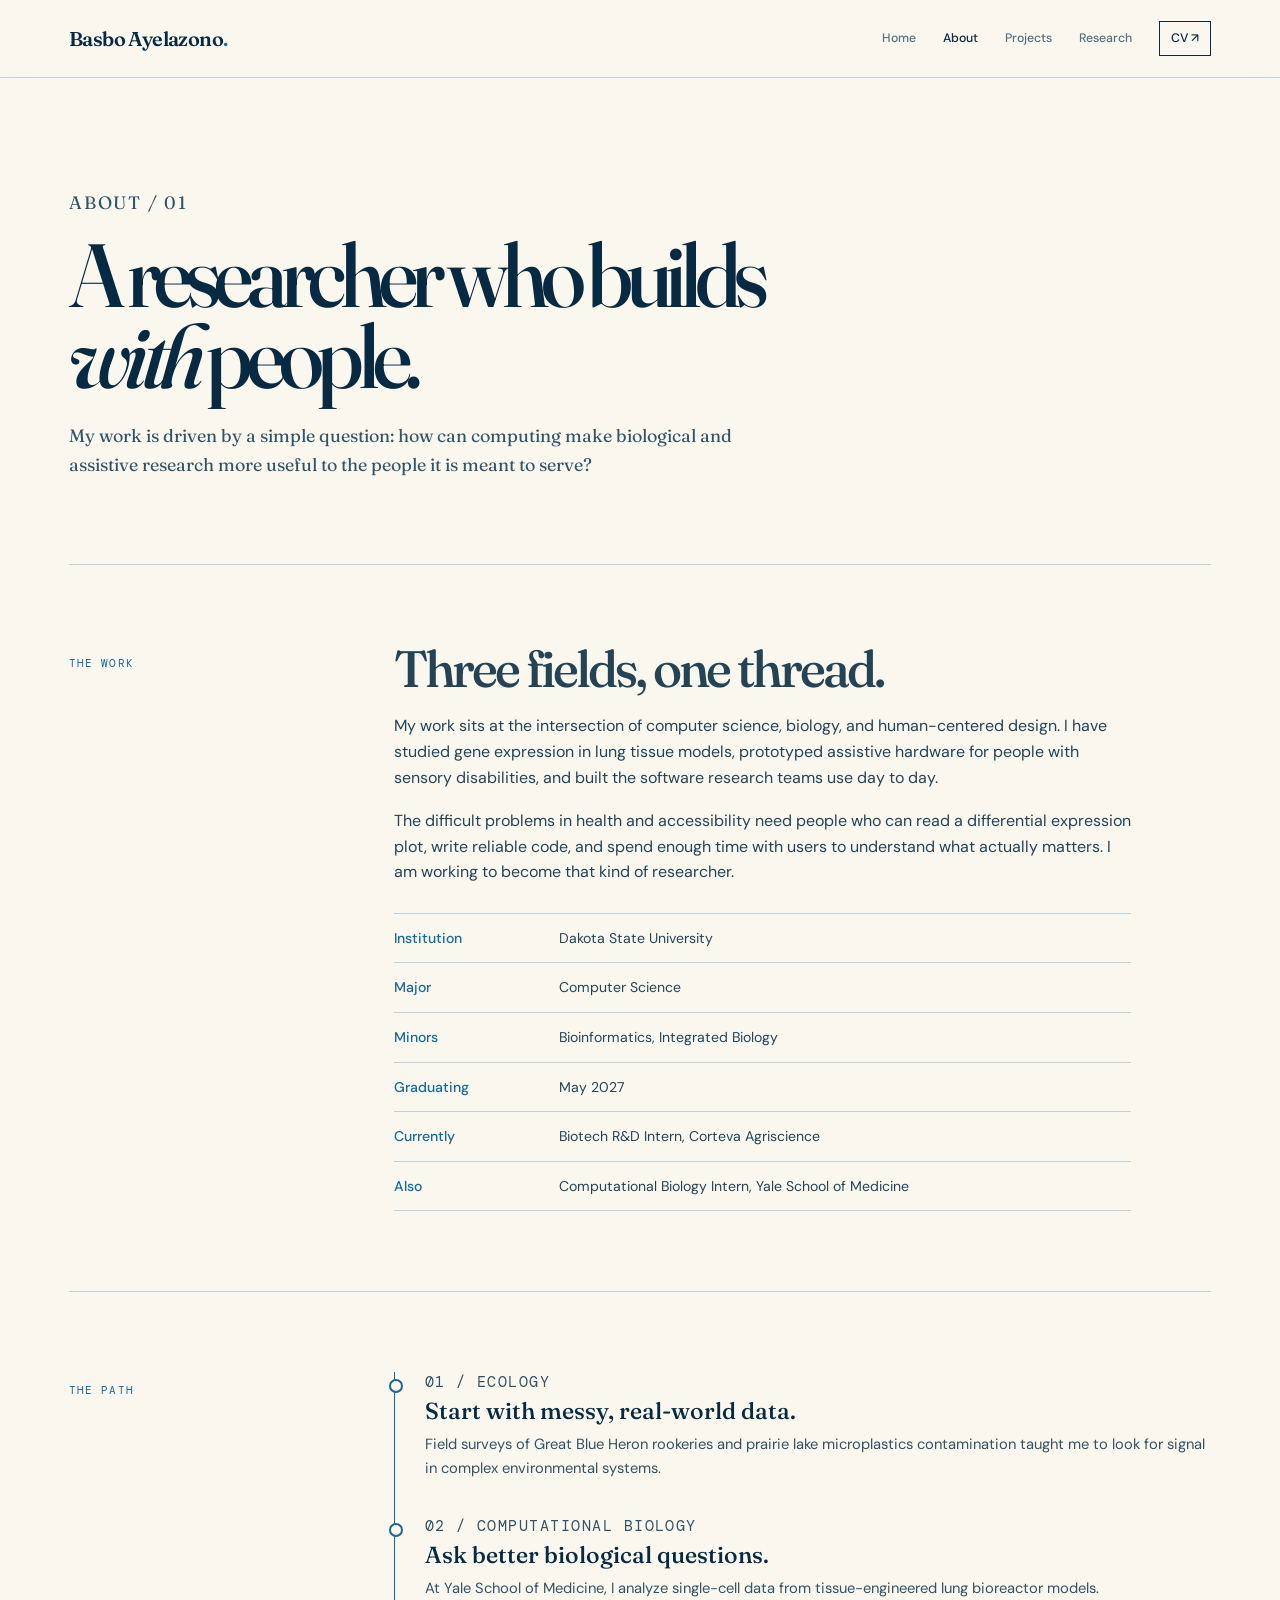
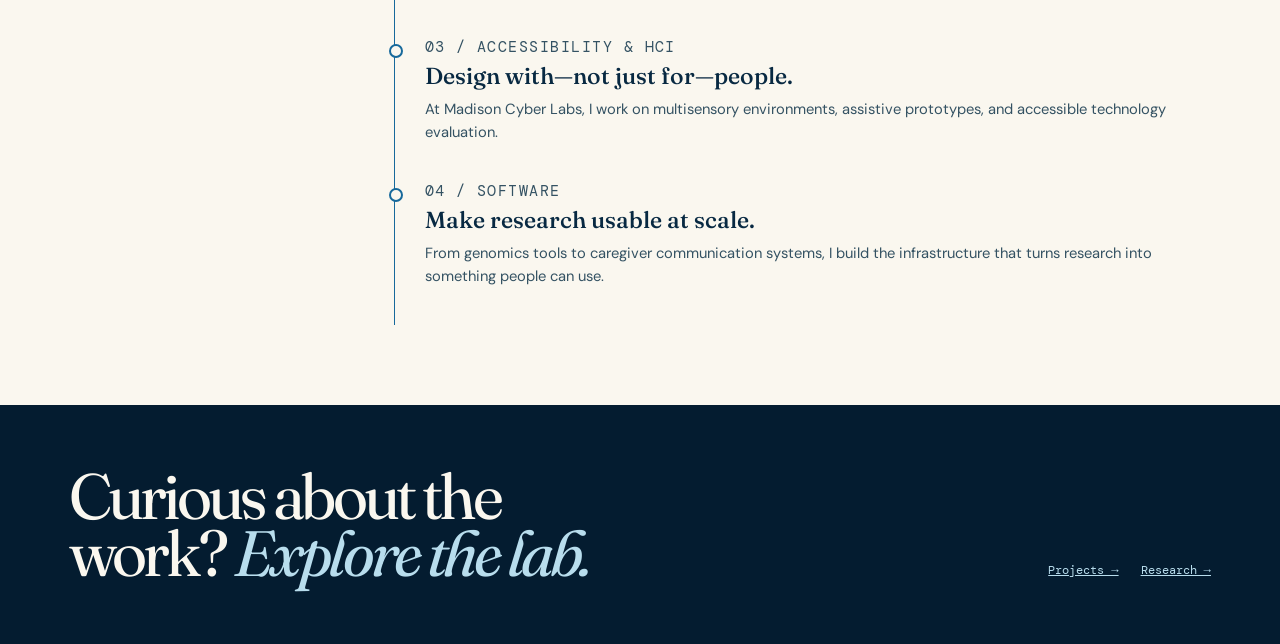
==== about.html @ 03411a6c "Add files via upload" ====
<!doctype html><html lang="en"><head><meta charset="utf-8"><meta name="viewport" content="width=device-width,initial-scale=1"><title>About — Basbo Ayelazono</title><link rel="preconnect" href="https://fonts.googleapis.com"><link rel="preconnect" href="https://fonts.gstatic.com" crossorigin><link href="https://fonts.googleapis.com/css2?family=DM+Mono&family=DM+Sans:wght@400;500;600&family=Fraunces:opsz,wght@9..144,400;9..144,500;9..144,600&display=swap" rel="stylesheet"><link rel="stylesheet" href="site.css"></head><body><div class="cell-transition"><i></i></div><header class="site-header"><div class="shell"><a class="nameplate" href="index.html">Basbo Ayelazono<i>.</i></a><nav class="site-nav"><a href="index.html">Home</a><a aria-current="page" href="about.html">About</a><a href="projects.html" data-portal>Projects</a><a href="research.html" data-portal>Research</a><a class="nav-cv" href="Basbo_Ayelazono_CV%20(1).pdf">CV ↗</a></nav></div></header><main class="shell"><section class="page-hero"><p class="micro-label">About / 01</p><h1>A researcher who builds <em>with</em> people.</h1><p>My work is driven by a simple question: how can computing make biological and assistive research more useful to the people it is meant to serve?</p></section><section class="section section-grid"><p class="micro-label">The work</p><div class="body-copy"><h2>Three fields, one thread.</h2><p>My work sits at the intersection of computer science, biology, and human-centered design. I have studied gene expression in lung tissue models, prototyped assistive hardware for people with sensory disabilities, and built the software research teams use day to day.</p><p>The difficult problems in health and accessibility need people who can read a differential expression plot, write reliable code, and spend enough time with users to understand what actually matters. I am working to become that kind of researcher.</p><ul class="facts"><li><b>Institution</b><span>Dakota State University</span></li><li><b>Major</b><span>Computer Science</span></li><li><b>Minors</b><span>Bioinformatics, Integrated Biology</span></li><li><b>Graduating</b><span>May 2027</span></li><li><b>Currently</b><span>Biotech R&amp;D Intern, Corteva Agriscience</span></li><li><b>Also</b><span>Computational Biology Intern, Yale School of Medicine</span></li></ul></div></section><section class="section section-grid"><p class="micro-label">The path</p><div class="bio-thread"><article><p class="micro-label">01 / Ecology</p><h3>Start with messy, real-world data.</h3><p>Field surveys of Great Blue Heron rookeries and prairie lake microplastics contamination taught me to look for signal in complex environmental systems.</p></article><article><p class="micro-label">02 / Computational biology</p><h3>Ask better biological questions.</h3><p>At Yale School of Medicine, I analyze single-cell data from tissue-engineered lung bioreactor models.</p></article><article><p class="micro-label">03 / Accessibility &amp; HCI</p><h3>Design with—not just for—people.</h3><p>At Madison Cyber Labs, I work on multisensory environments, assistive prototypes, and accessible technology evaluation.</p></article><article><p class="micro-label">04 / Software</p><h3>Make research usable at scale.</h3><p>From genomics tools to caregiver communication systems, I build the infrastructure that turns research into something people can use.</p></article></div></section></main><footer class="footer"><div class="shell footer-grid"><h2>Curious about the work? <em>Explore the lab.</em></h2><ul class="footer-links"><li><a href="projects.html" data-portal>Projects →</a></li><li><a href="research.html" data-portal>Research →</a></li></ul></div></footer><script src="app.js"></script></body></html>
---- site.css ----
:root{--navy:#082942;--deep:#041c30;--blue:#17699b;--sky:#b8dded;--mist:#e6f1f2;--cream:#faf7ef;--paper:#fefcf7;--line:#bed4db;--muted:#55717c;--serif:'Fraunces',Georgia,serif;--sans:'DM Sans',Arial,sans-serif;--mono:'DM Mono',monospace}*{box-sizing:border-box}html{scroll-behavior:smooth}body{margin:0;background:var(--cream);color:var(--navy);font-family:var(--sans);line-height:1.6}a{color:inherit}.shell{max-width:1250px;margin:auto;padding:0 54px}.site-header{height:78px;border-bottom:1px solid var(--line);background:rgba(250,247,239,.9);backdrop-filter:blur(12px);position:sticky;top:0;z-index:15}.site-header .shell{height:100%;display:flex;align-items:center;justify-content:space-between;gap:25px}.nameplate{font:600 1.25rem var(--serif);letter-spacing:-.03em;text-decoration:none}.nameplate i{color:var(--blue);font-style:normal}.site-nav{display:flex;align-items:center;gap:27px}.site-nav a{font-size:.77rem;text-decoration:none;color:var(--muted);font-weight:500}.site-nav a:hover,.site-nav a[aria-current=page]{color:var(--navy)}.nav-cv{border:1px solid var(--navy);padding:7px 11px!important;color:var(--navy)!important}.micro-label{font:.68rem var(--mono);letter-spacing:.1em;text-transform:uppercase;color:var(--blue)}.hero{min-height:calc(100vh - 78px);display:grid;grid-template-columns:1fr .92fr;align-items:center;gap:clamp(35px,7vw,105px);padding:clamp(55px,7vw,105px) 0;position:relative}.hero:before{content:'';position:absolute;left:-10vw;top:13%;width:52vw;height:52vw;border-radius:50%;background:radial-gradient(circle at 35% 40%,rgba(184,221,237,.6),transparent 30%),radial-gradient(circle at 55% 60%,rgba(23,105,155,.12),transparent 46%);z-index:-1;filter:blur(1px)}.hero-copy{max-width:540px}.hero h1{font:500 clamp(4.4rem,8vw,8.1rem)/.87 var(--serif);letter-spacing:-.075em;margin:20px 0 30px}.hero h1 em{font-style:italic;color:var(--blue)}.hero-lede{font:400 clamp(1.02rem,1.5vw,1.2rem)/1.65 var(--serif);max-width:43ch;margin:0;color:#23475a}.hero-actions{display:flex;gap:12px;margin-top:35px;flex-wrap:wrap}.button{display:inline-flex;align-items:center;gap:16px;padding:13px 19px;text-decoration:none;font-size:.78rem;font-weight:600;transition:transform .2s,background .2s,border-color .2s}.button:hover{transform:translateY(-3px)}.button.primary{background:var(--navy);color:var(--cream);border:1px solid var(--navy)}.button.primary:hover{background:var(--blue)}.button.secondary{border:1px solid var(--navy);background:rgba(255,255,255,.36)}.hero-portrait{position:relative;max-width:480px;justify-self:end}.hero-portrait:before{content:'COMPUTER SCIENCE × BIOLOGY';position:absolute;top:25px;left:-73px;writing-mode:vertical-rl;transform:rotate(180deg);font:.62rem var(--mono);letter-spacing:.12em;color:var(--blue)}.hero-portrait:after{content:'';position:absolute;inset:28px -26px -26px 26px;border:1px solid var(--blue);z-index:-1}.hero-portrait img{display:block;width:100%;aspect-ratio:4/5;object-fit:cover;filter:saturate(.8) contrast(1.03)}.home-scroll{position:absolute;bottom:26px;left:0;font:.65rem var(--mono);color:var(--muted);letter-spacing:.08em}.home-scroll:after{content:'↓';margin-left:8px;color:var(--blue)}
.page-hero{padding:92px 0 66px;max-width:820px}.page-hero h1{font:500 clamp(3.6rem,7vw,6.9rem)/.9 var(--serif);letter-spacing:-.075em;margin:18px 0 24px}.page-hero p{max-width:57ch;font:400 1.12rem/1.65 var(--serif);color:#315467}.section{padding:80px 0;border-top:1px solid var(--line)}.section-grid{display:grid;grid-template-columns:235px 1fr;gap:clamp(35px,7vw,110px)}.section h2{font:500 clamp(2rem,4vw,3.3rem)/.95 var(--serif);letter-spacing:-.06em;margin:0 0 20px}.body-copy{font-size:1rem;max-width:67ch;color:#244456}.body-copy p{margin:0 0 18px}.facts{margin:28px 0 0;padding:0;list-style:none;border-top:1px solid var(--line)}.facts li{display:grid;grid-template-columns:150px 1fr;gap:15px;padding:13px 0;border-bottom:1px solid var(--line);font-size:.88rem}.facts b{font-weight:500;color:var(--blue)}.bio-thread{border-left:1px solid var(--blue);padding-left:30px}.bio-thread article{padding:0 0 36px;position:relative}.bio-thread article:before{content:'';position:absolute;width:10px;height:10px;border-radius:50%;background:var(--cream);border:2px solid var(--blue);left:-36px;top:7px}.bio-thread h3{margin:4px 0 8px;font:500 1.45rem var(--serif)}.bio-thread p{margin:0;color:#345263;font-size:.92rem}.research-list{margin:0;padding:0;list-style:none}.research-list li{border-top:1px solid var(--line);padding:18px 0;display:grid;grid-template-columns:90px 1fr;gap:18px}.research-list li:last-child{border-bottom:1px solid var(--line)}.research-list time{font:.71rem var(--mono);color:var(--blue)}.research-list p{margin:0;font-size:.94rem}.research-list em{color:var(--muted)}
.filter-bar{display:flex;gap:8px;flex-wrap:wrap;margin:0 0 46px}.filter{border:1px solid var(--line);background:var(--paper);border-radius:20px;padding:8px 14px;font:.7rem var(--mono);letter-spacing:.02em;color:var(--navy);cursor:pointer}.filter:hover,.filter[aria-pressed=true]{background:var(--navy);border-color:var(--navy);color:white}.projects{border-top:1px solid var(--line)}.project{padding:34px 0;border-bottom:1px solid var(--line);display:grid;grid-template-columns:140px 1fr auto;gap:28px;align-items:start}.project.is-hidden{display:none}.project-meta{font:.68rem var(--mono);letter-spacing:.04em;color:var(--blue);padding-top:5px}.project h2{font:500 clamp(1.65rem,3vw,2.65rem)/1 var(--serif);letter-spacing:-.055em;margin:0 0 12px}.project-summary{margin:0;color:#345263;max-width:65ch;font-size:.93rem}.project-open{border:0;background:none;color:var(--blue);font:.72rem var(--mono);cursor:pointer;padding:8px 0}.project-open:after{content:' +';font-size:1.3em}.project.is-open{background:var(--mist);margin:0 -28px;padding:34px 28px}.project.is-open .project-open:after{content:' −'}.project-detail{display:none;grid-column:2/4;margin-top:6px;padding-top:20px;border-top:1px solid rgba(8,41,66,.18);grid-template-columns:1fr 1fr;gap:30px}.project.is-open .project-detail{display:grid}.project-detail h3{margin:0 0 7px;font:.66rem var(--mono);text-transform:uppercase;letter-spacing:.1em;color:var(--blue)}.project-detail p{margin:0;font-size:.88rem;color:#345263}.tag{display:inline-block;margin:15px 5px 0 0;padding:4px 8px;border:1px solid var(--line);font:.62rem var(--mono);color:var(--muted)}
.footer{background:var(--deep);color:var(--cream);padding:62px 0}.footer-grid{display:flex;justify-content:space-between;gap:30px;align-items:end}.footer h2{max-width:520px;font:400 clamp(2.2rem,5vw,4.3rem)/.9 var(--serif);letter-spacing:-.06em;margin:0}.footer h2 em{color:var(--sky)}.footer-links{display:flex;gap:22px;list-style:none;margin:0;padding:0}.footer-links a{font:.77rem var(--mono);color:var(--sky)}
.cell-transition{position:fixed;z-index:100;inset:0;display:grid;place-items:center;pointer-events:none;opacity:0;background:rgba(4,28,48,.94);transition:opacity .16s}.cell-transition.active{opacity:1}.cell-transition i{width:12px;height:12px;border-radius:50%;background:var(--sky);box-shadow:0 0 0 15px rgba(184,221,237,.13),0 0 0 40px rgba(184,221,237,.08);transform:scale(.3);transition:transform .7s cubic-bezier(.5,0,.1,1)}.cell-transition.active i{transform:scale(80)}@media(max-width:720px){.shell{padding:0 22px}.site-header{height:70px}.site-nav{gap:15px}.site-nav a{font-size:.7rem}.nav-cv{display:none}.hero{grid-template-columns:1fr;gap:50px;padding:65px 0 85px}.hero h1{font-size:clamp(4rem,17vw,6.5rem)}.hero-portrait{width:78%;justify-self:end}.hero-portrait:before{left:-29px}.home-scroll{display:none}.page-hero{padding:62px 0 48px}.section{padding:58px 0}.section-grid{grid-template-columns:1fr;gap:28px}.project{grid-template-columns:1fr;gap:10px;padding:25px 0}.project-detail{grid-column:1;grid-template-columns:1fr;gap:18px}.project.is-open{margin:0 -12px;padding:25px 12px}.footer-grid{display:block}.footer-links{margin-top:28px}.facts li{grid-template-columns:115px 1fr}.research-list li{grid-template-columns:1fr;gap:5px}}
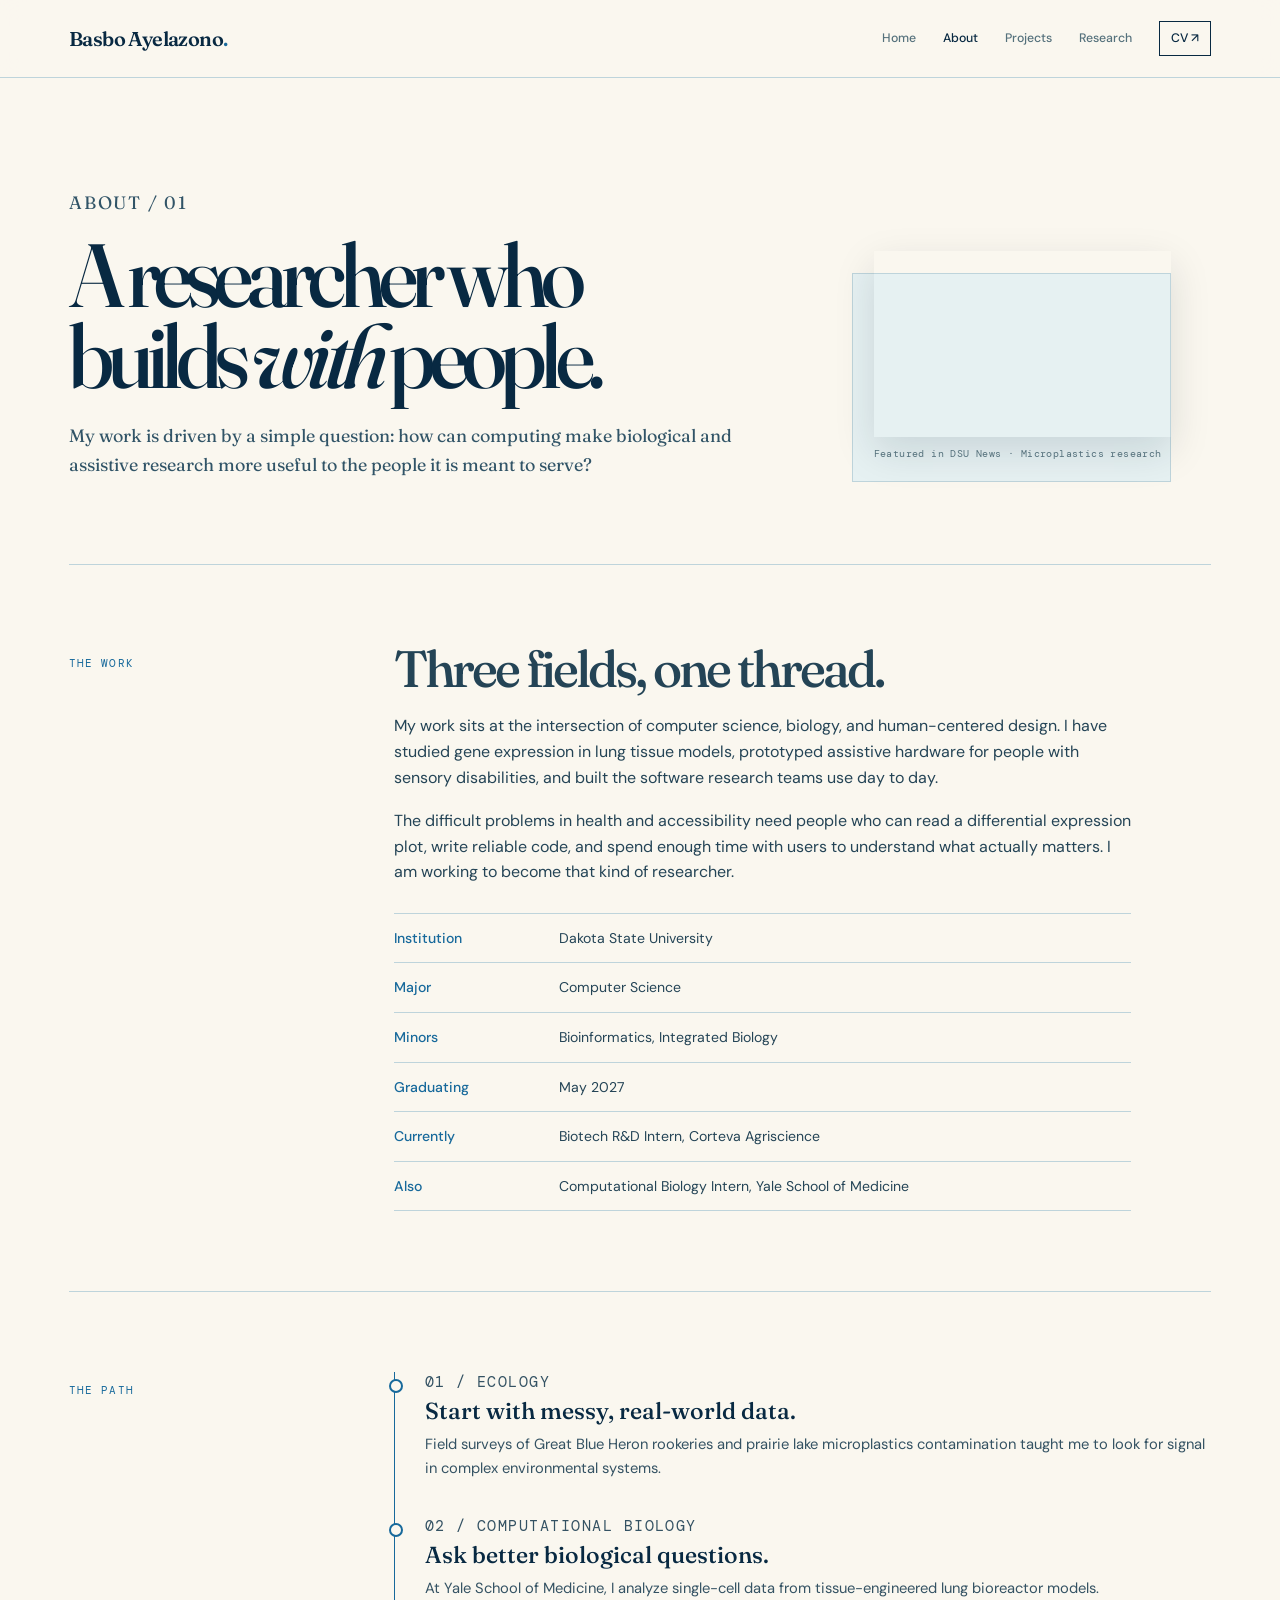
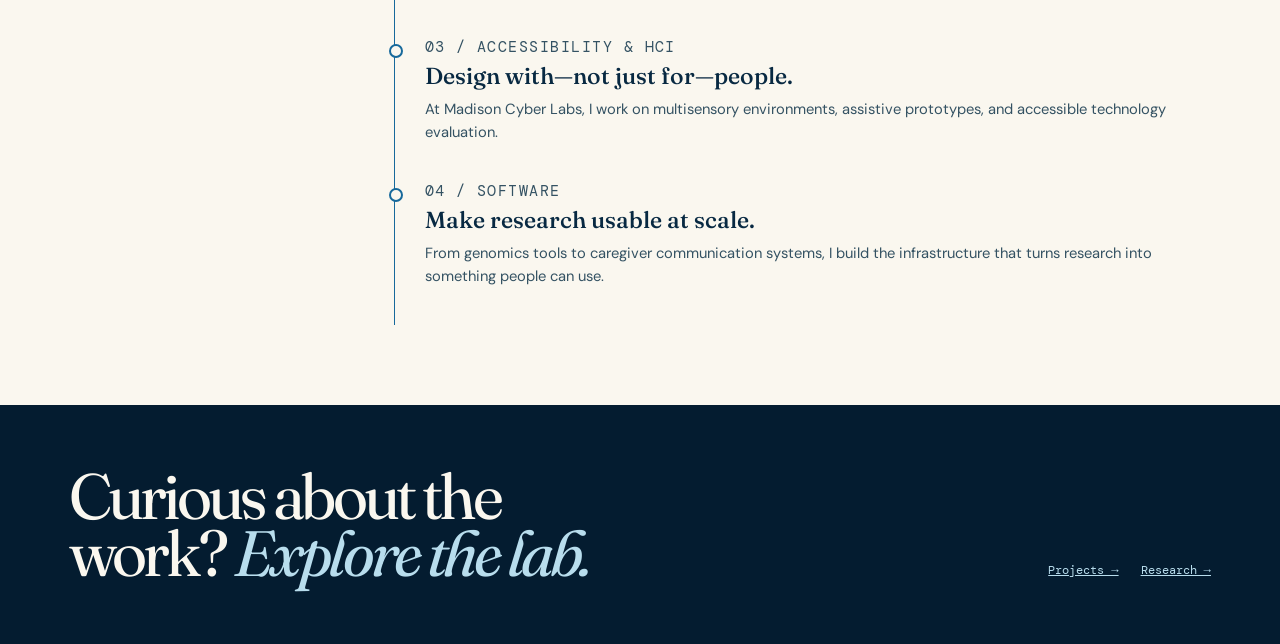
==== commit 42c47a90: "Add files via upload" ====
--- a/about.html
+++ b/about.html
@@ -1 +1 @@
-<!doctype html><html lang="en"><head><meta charset="utf-8"><meta name="viewport" content="width=device-width,initial-scale=1"><title>About — Basbo Ayelazono</title><link rel="preconnect" href="https://fonts.googleapis.com"><link rel="preconnect" href="https://fonts.gstatic.com" crossorigin><link href="https://fonts.googleapis.com/css2?family=DM+Mono&family=DM+Sans:wght@400;500;600&family=Fraunces:opsz,wght@9..144,400;9..144,500;9..144,600&display=swap" rel="stylesheet"><link rel="stylesheet" href="site.css"></head><body><div class="cell-transition"><i></i></div><header class="site-header"><div class="shell"><a class="nameplate" href="index.html">Basbo Ayelazono<i>.</i></a><nav class="site-nav"><a href="index.html">Home</a><a aria-current="page" href="about.html">About</a><a href="projects.html" data-portal>Projects</a><a href="research.html" data-portal>Research</a><a class="nav-cv" href="Basbo_Ayelazono_CV%20(1).pdf">CV ↗</a></nav></div></header><main class="shell"><section class="page-hero"><p class="micro-label">About / 01</p><h1>A researcher who builds <em>with</em> people.</h1><p>My work is driven by a simple question: how can computing make biological and assistive research more useful to the people it is meant to serve?</p></section><section class="section section-grid"><p class="micro-label">The work</p><div class="body-copy"><h2>Three fields, one thread.</h2><p>My work sits at the intersection of computer science, biology, and human-centered design. I have studied gene expression in lung tissue models, prototyped assistive hardware for people with sensory disabilities, and built the software research teams use day to day.</p><p>The difficult problems in health and accessibility need people who can read a differential expression plot, write reliable code, and spend enough time with users to understand what actually matters. I am working to become that kind of researcher.</p><ul class="facts"><li><b>Institution</b><span>Dakota State University</span></li><li><b>Major</b><span>Computer Science</span></li><li><b>Minors</b><span>Bioinformatics, Integrated Biology</span></li><li><b>Graduating</b><span>May 2027</span></li><li><b>Currently</b><span>Biotech R&amp;D Intern, Corteva Agriscience</span></li><li><b>Also</b><span>Computational Biology Intern, Yale School of Medicine</span></li></ul></div></section><section class="section section-grid"><p class="micro-label">The path</p><div class="bio-thread"><article><p class="micro-label">01 / Ecology</p><h3>Start with messy, real-world data.</h3><p>Field surveys of Great Blue Heron rookeries and prairie lake microplastics contamination taught me to look for signal in complex environmental systems.</p></article><article><p class="micro-label">02 / Computational biology</p><h3>Ask better biological questions.</h3><p>At Yale School of Medicine, I analyze single-cell data from tissue-engineered lung bioreactor models.</p></article><article><p class="micro-label">03 / Accessibility &amp; HCI</p><h3>Design with—not just for—people.</h3><p>At Madison Cyber Labs, I work on multisensory environments, assistive prototypes, and accessible technology evaluation.</p></article><article><p class="micro-label">04 / Software</p><h3>Make research usable at scale.</h3><p>From genomics tools to caregiver communication systems, I build the infrastructure that turns research into something people can use.</p></article></div></section></main><footer class="footer"><div class="shell footer-grid"><h2>Curious about the work? <em>Explore the lab.</em></h2><ul class="footer-links"><li><a href="projects.html" data-portal>Projects →</a></li><li><a href="research.html" data-portal>Research →</a></li></ul></div></footer><script src="app.js"></script></body></html>
+<!doctype html><html lang="en"><head><meta charset="utf-8"><meta name="viewport" content="width=device-width,initial-scale=1"><title>About — Basbo Ayelazono</title><link rel="preconnect" href="https://fonts.googleapis.com"><link rel="preconnect" href="https://fonts.gstatic.com" crossorigin><link href="https://fonts.googleapis.com/css2?family=DM+Mono&family=DM+Sans:wght@400;500;600&family=Fraunces:opsz,wght@9..144,400;9..144,500;9..144,600&display=swap" rel="stylesheet"><link rel="stylesheet" href="site.css"><link rel="stylesheet" href="about-media.css"></head><body><div class="cell-transition"><i></i></div><header class="site-header"><div class="shell"><a class="nameplate" href="index.html">Basbo Ayelazono<i>.</i></a><nav class="site-nav"><a href="index.html">Home</a><a aria-current="page" href="about.html">About</a><a href="projects.html" data-portal>Projects</a><a href="research.html" data-portal>Research</a><a class="nav-cv" href="Basbo_Ayelazono_CV%20(1).pdf">CV ↗</a></nav></div></header><main class="shell"><section class="page-hero about-hero"><div class="about-intro"><p class="micro-label">About / 01</p><h1>A researcher who builds <em>with</em> people.</h1><p>My work is driven by a simple question: how can computing make biological and assistive research more useful to the people it is meant to serve?</p></div><figure class="video-feature"><iframe src="https://www.youtube.com/embed/upp7FtFf3Bs" title="DSU student studied microplastics in Utah over summer" allowfullscreen></iframe><figcaption>Featured in DSU News · Microplastics research</figcaption></figure></section><section class="section section-grid"><p class="micro-label">The work</p><div class="body-copy"><h2>Three fields, one thread.</h2><p>My work sits at the intersection of computer science, biology, and human-centered design. I have studied gene expression in lung tissue models, prototyped assistive hardware for people with sensory disabilities, and built the software research teams use day to day.</p><p>The difficult problems in health and accessibility need people who can read a differential expression plot, write reliable code, and spend enough time with users to understand what actually matters. I am working to become that kind of researcher.</p><ul class="facts"><li><b>Institution</b><span>Dakota State University</span></li><li><b>Major</b><span>Computer Science</span></li><li><b>Minors</b><span>Bioinformatics, Integrated Biology</span></li><li><b>Graduating</b><span>May 2027</span></li><li><b>Currently</b><span>Biotech R&amp;D Intern, Corteva Agriscience</span></li><li><b>Also</b><span>Computational Biology Intern, Yale School of Medicine</span></li></ul></div></section><section class="section section-grid"><p class="micro-label">The path</p><div class="bio-thread"><article><p class="micro-label">01 / Ecology</p><h3>Start with messy, real-world data.</h3><p>Field surveys of Great Blue Heron rookeries and prairie lake microplastics contamination taught me to look for signal in complex environmental systems.</p></article><article><p class="micro-label">02 / Computational biology</p><h3>Ask better biological questions.</h3><p>At Yale School of Medicine, I analyze single-cell data from tissue-engineered lung bioreactor models.</p></article><article><p class="micro-label">03 / Accessibility &amp; HCI</p><h3>Design with—not just for—people.</h3><p>At Madison Cyber Labs, I work on multisensory environments, assistive prototypes, and accessible technology evaluation.</p></article><article><p class="micro-label">04 / Software</p><h3>Make research usable at scale.</h3><p>From genomics tools to caregiver communication systems, I build the infrastructure that turns research into something people can use.</p></article></div></section></main><footer class="footer"><div class="shell footer-grid"><h2>Curious about the work? <em>Explore the lab.</em></h2><ul class="footer-links"><li><a href="projects.html" data-portal>Projects →</a></li><li><a href="research.html" data-portal>Research →</a></li></ul></div></footer><script src="app.js"></script></body></html>
--- a/about-media.css
+++ b/about-media.css
@@ -0,0 +1 @@
+.about-hero{max-width:none;display:grid;grid-template-columns:minmax(0,1.25fr) minmax(310px,.75fr);gap:clamp(35px,6vw,90px);align-items:end}.about-hero .about-intro{max-width:820px}.video-feature{position:relative;padding:0 0 22px 22px}.video-feature:before{content:'';position:absolute;inset:22px 0 0 0;background:var(--mist);border:1px solid var(--line);z-index:-1}.video-feature iframe{display:block;width:100%;aspect-ratio:16/10;border:0;box-shadow:0 14px 38px rgba(4,28,48,.13)}.video-feature figcaption{font:.63rem var(--mono);color:var(--muted);letter-spacing:.04em;margin-top:10px}@media(max-width:720px){.about-hero{grid-template-columns:1fr}.video-feature{max-width:520px;padding-left:14px}.video-feature:before{inset:14px 0 0 0}}
